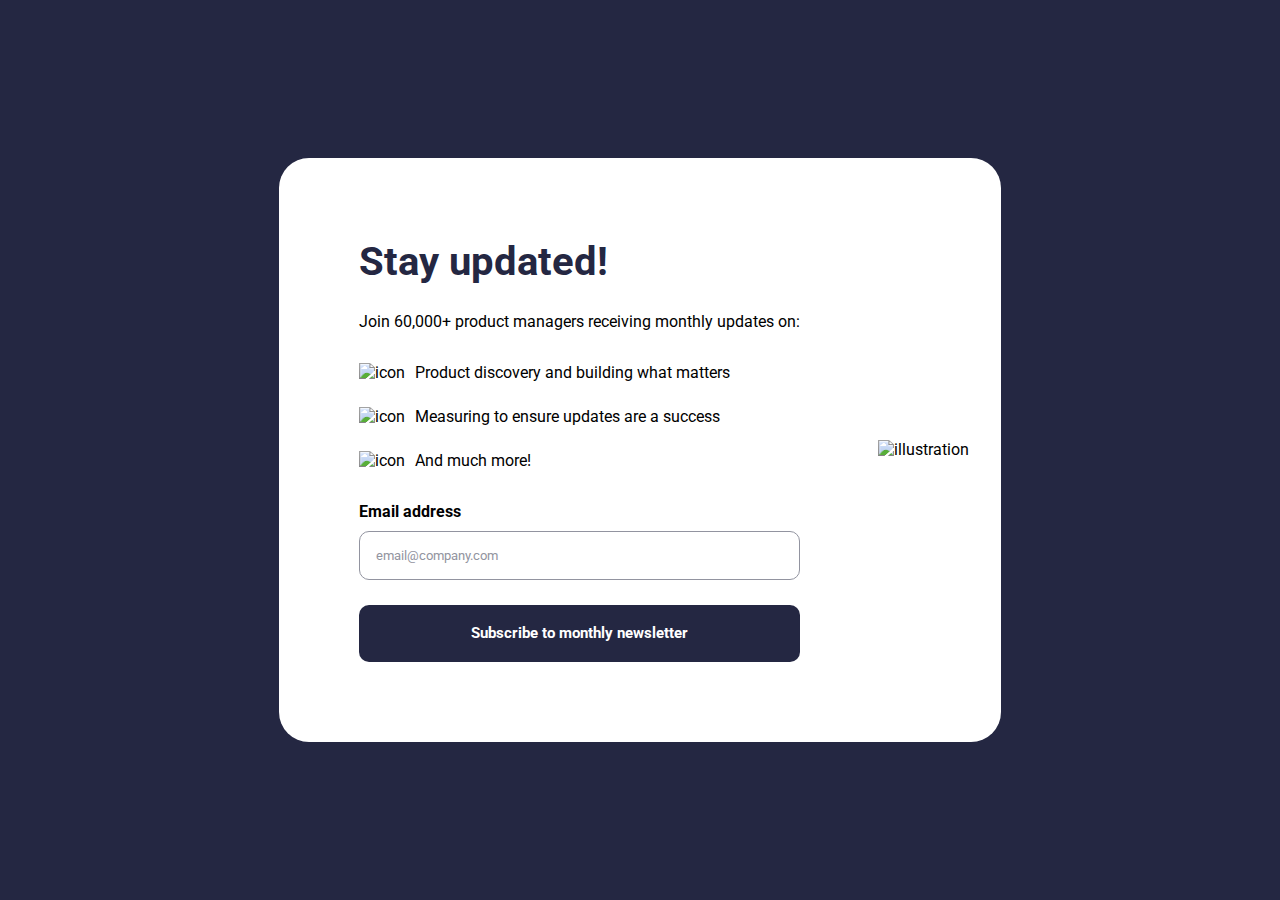
==== index.html @ 3bd76301 "Rename challenge.html to index.html" ====
<!DOCTYPE html>
<html lang="en">
  <head>
    <meta charset="UTF-8" />
    <meta http-equiv="X-UA-Compatible" content="IE=edge" />
    <meta name="viewport" content="width=device-width, initial-scale=1.0" />
    <link rel="stylesheet" href="challenge.css" />
    <link rel="shortcut icon"href="images/favicon-32x32.png"type="image/x-icon"/>
    <link rel="preconnect" href="https://fonts.googleapis.com" />
    <link rel="preconnect" href="https://fonts.gstatic.com" crossorigin />
    <link href="https://fonts.googleapis.com/css2?family=Roboto:wght@400;700&display=swap"rel="stylesheet"/>
    <title>
      Frontend Mentor | Newsletter sign-up form with success message
    </title>
  </head>
  <body>
    <div class="card container container2">
      <div class="Subscribe">
        <div class="grid">
          <div>
            <picture>
              <source media="(min-width: 975px)"srcset="file:///C:/Users/HP/Desktop/HTML/Challenge4/sides/newsletter-sign-up-with-success-message-main/assets/images/illustration-sign-up-desktop.svg"/>
              <img class="illustration"src="file:///C:/Users/HP/Desktop/HTML/Challenge4/sides/newsletter-sign-up-with-success-message-main/assets/images/illustration-sign-up-mobile.svg"alt="illustration"/>
            </picture>
          </div>
          <div class="context order">
            <h1>Stay updated!</h1>
            <p>Join 60,000+ product managers receiving monthly updates on:</p>
            <div class="media">
              <div class="flex media2">
                <img class="icon"src="file:///C:/Users/HP/Desktop/HTML/Challenge4/sides/newsletter-sign-up-with-success-message-main/assets/images/icon-list.svg"alt="icon"/>
                <p>Product discovery and building what matters</p>
              </div>
              <div class="flex media2">
                <img class="icon"
                  src="file:///C:/Users/HP/Desktop/HTML/Challenge4/sides/newsletter-sign-up-with-success-message-main/assets/images/icon-list.svg"alt="icon"/>
                <p>Measuring to ensure updates are a success</p>
              </div>
              <div class="flex media2">
                <img class="icon"
                  src="file:///C:/Users/HP/Desktop/HTML/Challenge4/sides/newsletter-sign-up-with-success-message-main/assets/images/icon-list.svg"alt="icon"/>
                <p>And much more!</p>
              </div>
            </div>
            <div class="form">
              <div class="flex space-between">
                <label>
                  Email address
                </label>
                <label class="error">
                  valid email required
                </label>
              </div>
              <input type="text"class="input"placeholder="email@company.com"/>
              <button class="btn submit">
                Subscribe to monthly newsletter
              </button>
            </div>
          </div>
        </div>
      </div>
      <div class="gg">
        <div class="center">
          <div>
            <img src="file:///C:/Users/HP/Desktop/HTML/Challenge4/sides/newsletter-sign-up-with-success-message-main/assets/images/icon-success.svg" alt="icon" />
            <h2 style="font-size: 50px; font-weight: 700">
              Thanks for subscribing
            </h2>
            <p style="line-height: 1.5; font-size: 18px">
              A confirmation email has been sent to
              <span class="message"></span>. Please open it and click the button
              inside to confirm your subscription
            </p>
          </div>
          <div>
            <button class="btn getback">Dismiss message</button>
          </div>
        </div>
      </div>
    </div>
    <script src="challenge.js"></script>
  </body>
</html>
---- challenge.css ----
*,
*::before,
*::after {
  box-sizing: border-box;
}
:root {
  --color-Tomato: hsla(4, 100%, 67%, 0.404);
  --color-darkSlateGrey: hsl(234, 29%, 20%);
  --color-charcoalGrey: hsl(235, 18%, 26%);
  --color-grey: hsl(231, 7%, 60%);
  --color-white: hsl(0, 0%, 100%);
}
body {
  margin: 0;
  height: 100dvh;
  display: grid;
  place-content: center;
  background-color: var(--color-darkSlateGrey);
}


* {
  font-family: "Roboto", sans-serif;
}
h1 {
  margin-top: 0;
  font-size: 40px;
  font-weight: 700;
  color: var(--color-darkSlateGrey);
}
p {
  font-weight: 400;
  font-size: 16px;
  margin: 0;
}
label {
  margin-bottom: 10px;
  font-weight: 700;
}

.container {
  margin: 0 auto;
}
.container2 {
  max-width: 1440px;
}
.grid {
  display: grid;
  grid-template-rows: auto auto;
  align-items: center;
}
.text-align {
  text-align: center;
}
.text-center {
  text-align: center;
}
.flex {
  display: flex;
  align-items: center;
}
.illustration {
  width: 100%;
}
.icon {
  margin-right: 10px;
}
.media {
  margin: 32px 0;
}
.media2 {
  margin-bottom: 25px;
}
.space-between {
  justify-content: space-between;
}

.btn {
  display: inline-block;
  text-align: center;
  border: 0;
  cursor: pointer;
  width: 100%;
  padding: 1rem;
  font-weight: 700;
  background-color: var(--color-darkSlateGrey);
  color: white;
  border-radius: 10px;
  margin-top: 25px;
}
.btn:hover {
  background-image: linear-gradient(
    to right,
    hsl(184, 100%, 50%),
    rgb(78, 255, 8)
  );
}
.input {
  border: 1px solid hsl(231, 7%, 60%);
  width: 100%;
  padding: 1rem;
  border-radius: 10px;
}
.input:focus {
  outline: 1.7px solid hsl(229, 4%, 48%);
}
.input::placeholder {
  color: hsl(231, 7%, 60%);
}
.error {
  color: hsl(4, 100%, 67%);
  display: none;
}
.error-input {
  border: 1px solid hsl(4, 100%, 67%);
  background-color: hsla(4, 100%, 67%, 0.301);
}
.error-input:focus {
  outline: none;
}
.error-input::placeholder {
  color: hsl(4, 100%, 67%);
}


.card {
  background-color: white;
}
.context {
  padding: 2rem 1rem;
}

.gg {
  display: none;
  max-width: 500px;
  padding: 2rem;
  height: 100dvh;
}
.center {
  display: flex;
  align-items: stretch;
  justify-content: space-between;
  flex-direction: column;
  height: 100%;
}
.message {
  color: hsl(235, 18%, 26%);
  font-weight: 700;
}
@media (width >975px) {
  .grid {
    grid-template-columns: auto auto;
    column-gap: 30px;
  }
  .text-align {
    text-align: left;
  }
  .order {
    order: -1;
  }
  .illustration {
    width: 400px;
  }
  .card {
    padding: 2rem;
    border-radius: 30px;
  }
  .context {
    padding: 3rem;
  }
  .btn {
    font-size: 15px;
    padding: 1.2rem 0;
  }
  .gg {
    height: auto;
  }
}
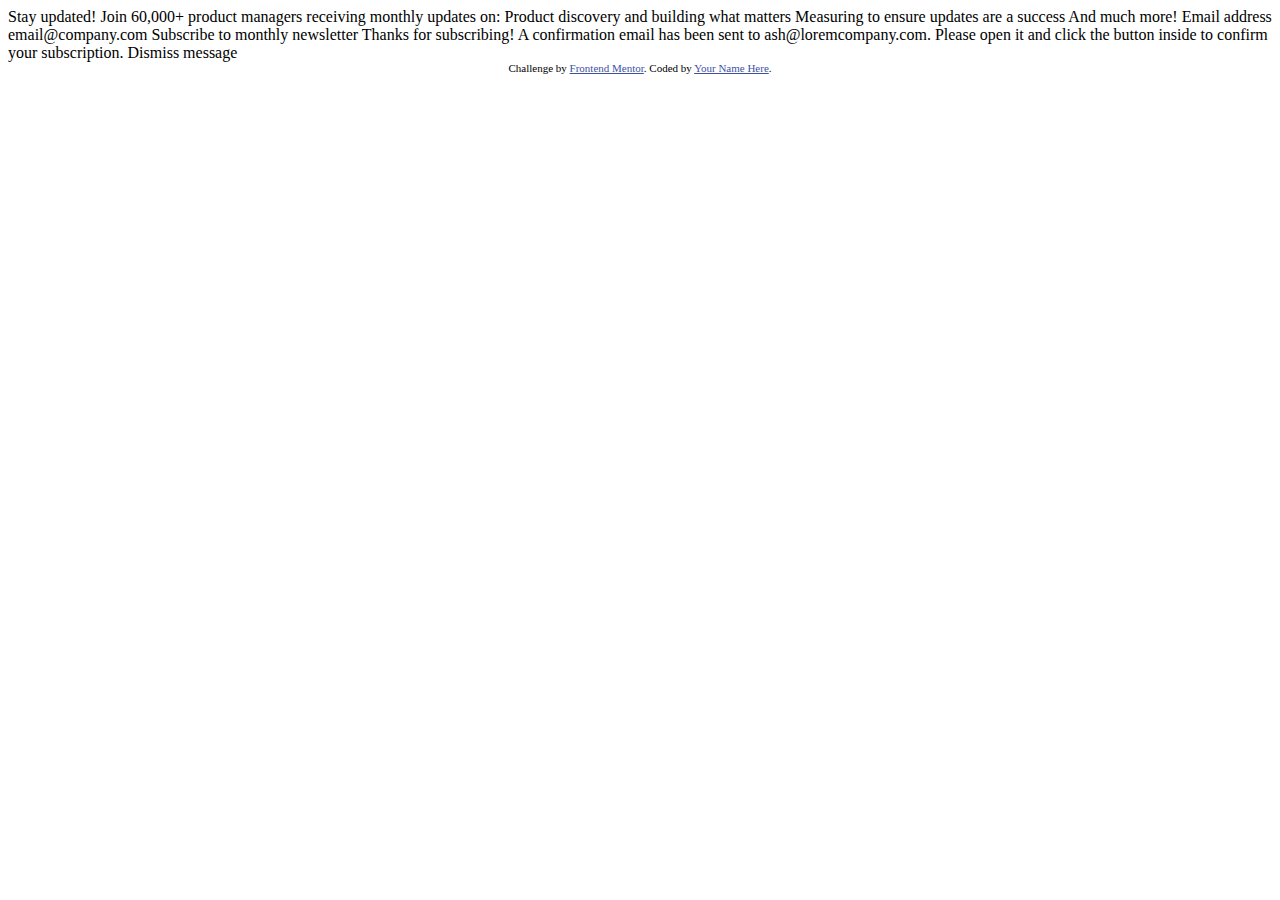
==== commit ac12e836: "Add files via upload" ====
--- a/index.html
+++ b/index.html
@@ -1,83 +1,52 @@
-<!DOCTYPE html>
-<html lang="en">
-  <head>
-    <meta charset="UTF-8" />
-    <meta http-equiv="X-UA-Compatible" content="IE=edge" />
-    <meta name="viewport" content="width=device-width, initial-scale=1.0" />
-    <link rel="stylesheet" href="challenge.css" />
-    <link rel="shortcut icon"href="images/favicon-32x32.png"type="image/x-icon"/>
-    <link rel="preconnect" href="https://fonts.googleapis.com" />
-    <link rel="preconnect" href="https://fonts.gstatic.com" crossorigin />
-    <link href="https://fonts.googleapis.com/css2?family=Roboto:wght@400;700&display=swap"rel="stylesheet"/>
-    <title>
-      Frontend Mentor | Newsletter sign-up form with success message
-    </title>
-  </head>
-  <body>
-    <div class="card container container2">
-      <div class="Subscribe">
-        <div class="grid">
-          <div>
-            <picture>
-              <source media="(min-width: 975px)"srcset="file:///C:/Users/HP/Desktop/HTML/Challenge4/sides/newsletter-sign-up-with-success-message-main/assets/images/illustration-sign-up-desktop.svg"/>
-              <img class="illustration"src="file:///C:/Users/HP/Desktop/HTML/Challenge4/sides/newsletter-sign-up-with-success-message-main/assets/images/illustration-sign-up-mobile.svg"alt="illustration"/>
-            </picture>
-          </div>
-          <div class="context order">
-            <h1>Stay updated!</h1>
-            <p>Join 60,000+ product managers receiving monthly updates on:</p>
-            <div class="media">
-              <div class="flex media2">
-                <img class="icon"src="file:///C:/Users/HP/Desktop/HTML/Challenge4/sides/newsletter-sign-up-with-success-message-main/assets/images/icon-list.svg"alt="icon"/>
-                <p>Product discovery and building what matters</p>
-              </div>
-              <div class="flex media2">
-                <img class="icon"
-                  src="file:///C:/Users/HP/Desktop/HTML/Challenge4/sides/newsletter-sign-up-with-success-message-main/assets/images/icon-list.svg"alt="icon"/>
-                <p>Measuring to ensure updates are a success</p>
-              </div>
-              <div class="flex media2">
-                <img class="icon"
-                  src="file:///C:/Users/HP/Desktop/HTML/Challenge4/sides/newsletter-sign-up-with-success-message-main/assets/images/icon-list.svg"alt="icon"/>
-                <p>And much more!</p>
-              </div>
-            </div>
-            <div class="form">
-              <div class="flex space-between">
-                <label>
-                  Email address
-                </label>
-                <label class="error">
-                  valid email required
-                </label>
-              </div>
-              <input type="text"class="input"placeholder="email@company.com"/>
-              <button class="btn submit">
-                Subscribe to monthly newsletter
-              </button>
-            </div>
-          </div>
-        </div>
-      </div>
-      <div class="gg">
-        <div class="center">
-          <div>
-            <img src="file:///C:/Users/HP/Desktop/HTML/Challenge4/sides/newsletter-sign-up-with-success-message-main/assets/images/icon-success.svg" alt="icon" />
-            <h2 style="font-size: 50px; font-weight: 700">
-              Thanks for subscribing
-            </h2>
-            <p style="line-height: 1.5; font-size: 18px">
-              A confirmation email has been sent to
-              <span class="message"></span>. Please open it and click the button
-              inside to confirm your subscription
-            </p>
-          </div>
-          <div>
-            <button class="btn getback">Dismiss message</button>
-          </div>
-        </div>
-      </div>
-    </div>
-    <script src="challenge.js"></script>
-  </body>
-</html>
+<!DOCTYPE html>
+<html lang="en">
+<head>
+  <meta charset="UTF-8">
+  <meta name="viewport" content="width=device-width, initial-scale=1.0"> <!-- displays site properly based on user's device -->
+
+  <link rel="icon" type="image/png" sizes="32x32" href="./assets/images/favicon-32x32.png">
+  
+  <title>Frontend Mentor | Newsletter sign-up form with success message</title>
+
+  <!-- Feel free to remove these styles or customise in your own stylesheet 👍 -->
+  <style>
+    .attribution { font-size: 11px; text-align: center; }
+    .attribution a { color: hsl(228, 45%, 44%); }
+  </style>
+</head>
+<body>
+
+  <!-- Sign-up form start -->
+
+  Stay updated!
+
+  Join 60,000+ product managers receiving monthly updates on:
+
+  Product discovery and building what matters
+  Measuring to ensure updates are a success
+  And much more!
+
+  Email address
+  email@company.com
+
+  Subscribe to monthly newsletter
+
+  <!-- Sign-up form end -->
+
+  <!-- Success message start -->
+
+  Thanks for subscribing!
+
+  A confirmation email has been sent to ash@loremcompany.com. 
+  Please open it and click the button inside to confirm your subscription.
+
+  Dismiss message
+
+  <!-- Success message end -->
+  
+  <div class="attribution">
+    Challenge by <a href="https://www.frontendmentor.io?ref=challenge" target="_blank">Frontend Mentor</a>. 
+    Coded by <a href="#">Your Name Here</a>.
+  </div>
+</body>
+</html>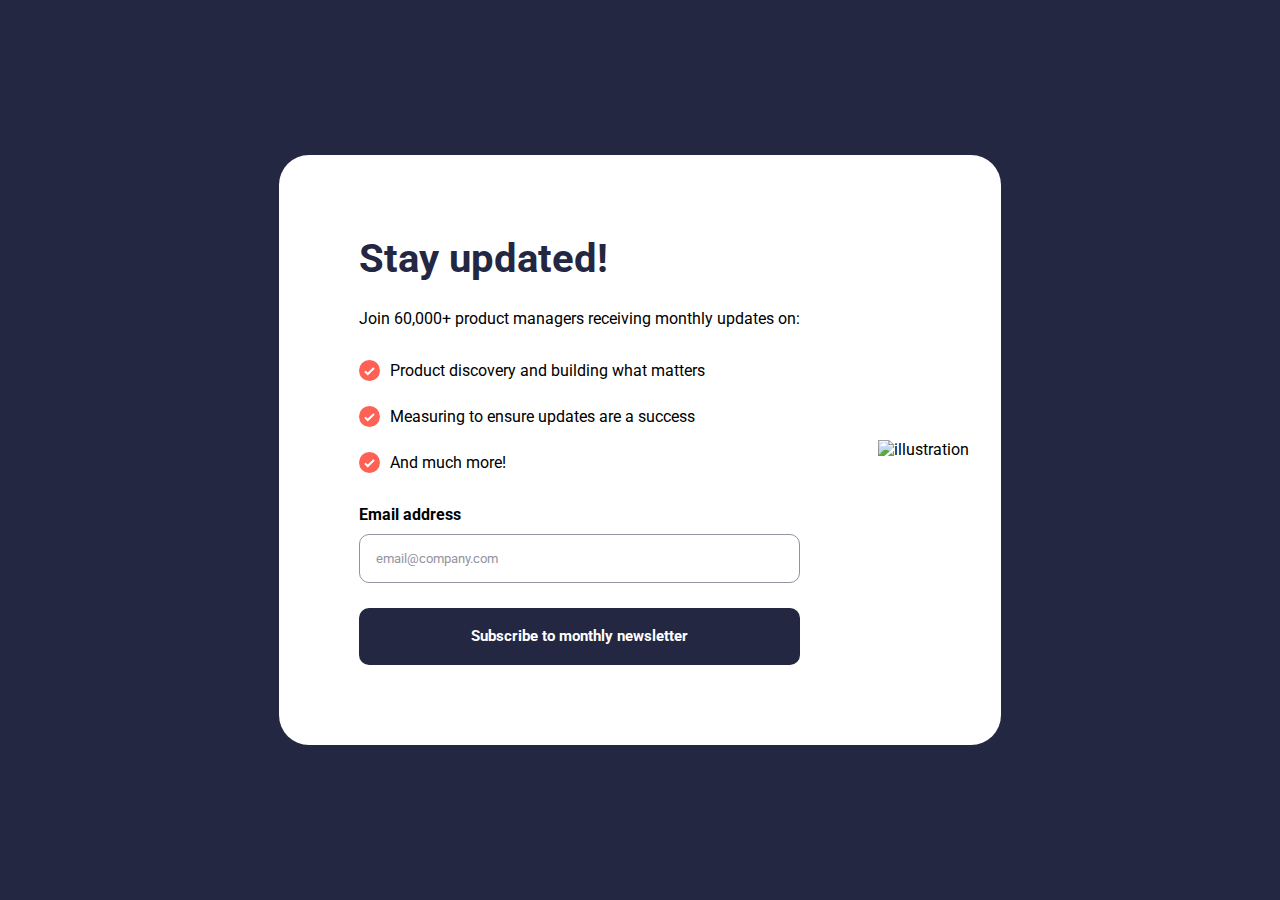
==== commit 1cef91a0: "Update index.html" ====
--- a/index.html
+++ b/index.html
@@ -1,52 +1,83 @@
 <!DOCTYPE html>
 <html lang="en">
-<head>
-  <meta charset="UTF-8">
-  <meta name="viewport" content="width=device-width, initial-scale=1.0"> <!-- displays site properly based on user's device -->
-
-  <link rel="icon" type="image/png" sizes="32x32" href="./assets/images/favicon-32x32.png">
-  
-  <title>Frontend Mentor | Newsletter sign-up form with success message</title>
-
-  <!-- Feel free to remove these styles or customise in your own stylesheet 👍 -->
-  <style>
-    .attribution { font-size: 11px; text-align: center; }
-    .attribution a { color: hsl(228, 45%, 44%); }
-  </style>
-</head>
-<body>
-
-  <!-- Sign-up form start -->
-
-  Stay updated!
-
-  Join 60,000+ product managers receiving monthly updates on:
-
-  Product discovery and building what matters
-  Measuring to ensure updates are a success
-  And much more!
-
-  Email address
-  email@company.com
-
-  Subscribe to monthly newsletter
-
-  <!-- Sign-up form end -->
-
-  <!-- Success message start -->
-
-  Thanks for subscribing!
-
-  A confirmation email has been sent to ash@loremcompany.com. 
-  Please open it and click the button inside to confirm your subscription.
-
-  Dismiss message
-
-  <!-- Success message end -->
-  
-  <div class="attribution">
-    Challenge by <a href="https://www.frontendmentor.io?ref=challenge" target="_blank">Frontend Mentor</a>. 
-    Coded by <a href="#">Your Name Here</a>.
-  </div>
-</body>
-</html>+  <head>
+    <meta charset="UTF-8" />
+    <meta http-equiv="X-UA-Compatible" content="IE=edge" />
+    <meta name="viewport" content="width=device-width, initial-scale=1.0" />
+    <link rel="stylesheet" href="style.css" />
+    <link rel="shortcut icon"href="images/favicon-32x32.png"type="image/x-icon"/>
+    <link rel="preconnect" href="https://fonts.googleapis.com" />
+    <link rel="preconnect" href="https://fonts.gstatic.com" crossorigin />
+    <link href="https://fonts.googleapis.com/css2?family=Roboto:wght@400;700&display=swap"rel="stylesheet"/>
+    <title>
+      Frontend Mentor | Newsletter sign-up form with success message
+    </title>
+  </head>
+  <body>
+    <div class="card container container2">
+      <div class="Subscribe">
+        <div class="grid">
+          <div>
+            <picture>
+              <source media="(min-width: 975px)"srcset="file:///C:/Users/HP/Desktop/HTML/Challenge4/sides/newsletter-sign-up-with-success-message-main/assets/images/illustration-sign-up-desktop.svg"/>
+              <img class="illustration"src="file:///C:/Users/HP/Desktop/HTML/Challenge4/sides/newsletter-sign-up-with-success-message-main/assets/images/illustration-sign-up-mobile.svg"alt="illustration"/>
+            </picture>
+          </div>
+          <div class="context order">
+            <h1>Stay updated!</h1>
+            <p>Join 60,000+ product managers receiving monthly updates on:</p>
+            <div class="media">
+              <div class="flex media2">
+                <img class="icon"src="./assets/images/icon-list.svg"alt="icon"/>
+                <p>Product discovery and building what matters</p>
+              </div>
+              <div class="flex media2">
+                <img class="icon"
+                  src="./assets/images/icon-list.svg"alt="icon"/>
+                <p>Measuring to ensure updates are a success</p>
+              </div>
+              <div class="flex media2">
+                <img class="icon"
+                  src="./assets/images/icon-list.svg"alt="icon"/>
+                <p>And much more!</p>
+              </div>
+            </div>
+            <div class="form">
+              <div class="flex space-between">
+                <label>
+                  Email address
+                </label>
+                <label class="error">
+                  valid email required
+                </label>
+              </div>
+              <input type="text"class="input"placeholder="email@company.com"/>
+              <button class="btn submit">
+                Subscribe to monthly newsletter
+              </button>
+            </div>
+          </div>
+        </div>
+      </div>
+      <div class="gg">
+        <div class="center">
+          <div>
+            <img src="file:///C:/Users/HP/Desktop/HTML/Challenge4/sides/newsletter-sign-up-with-success-message-main/assets/images/icon-success.svg" alt="icon" />
+            <h2 style="font-size: 50px; font-weight: 700">
+              Thanks for subscribing
+            </h2>
+            <p style="line-height: 1.5; font-size: 18px">
+              A confirmation email has been sent to
+              <span class="message"></span>. Please open it and click the button
+              inside to confirm your subscription
+            </p>
+          </div>
+          <div>
+            <button class="btn getback">Dismiss message</button>
+          </div>
+        </div>
+      </div>
+    </div>
+    <script src="app.js"></script>
+  </body>
+</html>
--- a/style.css
+++ b/style.css
@@ -0,0 +1,178 @@
+*,
+*::before,
+*::after {
+  box-sizing: border-box;
+}
+:root {
+  --color-Tomato: hsla(4, 100%, 67%, 0.404);
+  --color-darkSlateGrey: hsl(234, 29%, 20%);
+  --color-charcoalGrey: hsl(235, 18%, 26%);
+  --color-grey: hsl(231, 7%, 60%);
+  --color-white: hsl(0, 0%, 100%);
+}
+body {
+  margin: 0;
+  height: 100dvh;
+  display: grid;
+  place-content: center;
+  background-color: var(--color-darkSlateGrey);
+}
+
+
+* {
+  font-family: "Roboto", sans-serif;
+}
+h1 {
+  margin-top: 0;
+  font-size: 40px;
+  font-weight: 700;
+  color: var(--color-darkSlateGrey);
+}
+p {
+  font-weight: 400;
+  font-size: 16px;
+  margin: 0;
+}
+label {
+  margin-bottom: 10px;
+  font-weight: 700;
+}
+
+.container {
+  margin: 0 auto;
+}
+.container2 {
+  max-width: 1440px;
+}
+.grid {
+  display: grid;
+  grid-template-rows: auto auto;
+  align-items: center;
+}
+.text-align {
+  text-align: center;
+}
+.text-center {
+  text-align: center;
+}
+.flex {
+  display: flex;
+  align-items: center;
+}
+.illustration {
+  width: 100%;
+}
+.icon {
+  margin-right: 10px;
+}
+.media {
+  margin: 32px 0;
+}
+.media2 {
+  margin-bottom: 25px;
+}
+.space-between {
+  justify-content: space-between;
+}
+
+.btn {
+  display: inline-block;
+  text-align: center;
+  border: 0;
+  cursor: pointer;
+  width: 100%;
+  padding: 1rem;
+  font-weight: 700;
+  background-color: var(--color-darkSlateGrey);
+  color: white;
+  border-radius: 10px;
+  margin-top: 25px;
+}
+.btn:hover {
+  background-image: linear-gradient(
+    to right,
+    hsl(184, 100%, 50%),
+    rgb(78, 255, 8)
+  );
+}
+.input {
+  border: 1px solid hsl(231, 7%, 60%);
+  width: 100%;
+  padding: 1rem;
+  border-radius: 10px;
+}
+.input:focus {
+  outline: 1.7px solid hsl(229, 4%, 48%);
+}
+.input::placeholder {
+  color: hsl(231, 7%, 60%);
+}
+.error {
+  color: hsl(4, 100%, 67%);
+  display: none;
+}
+.error-input {
+  border: 1px solid hsl(4, 100%, 67%);
+  background-color: hsla(4, 100%, 67%, 0.301);
+}
+.error-input:focus {
+  outline: none;
+}
+.error-input::placeholder {
+  color: hsl(4, 100%, 67%);
+}
+
+
+.card {
+  background-color: white;
+}
+.context {
+  padding: 2rem 1rem;
+}
+
+.gg {
+  display: none;
+  max-width: 500px;
+  padding: 2rem;
+  height: 100dvh;
+}
+.center {
+  display: flex;
+  align-items: stretch;
+  justify-content: space-between;
+  flex-direction: column;
+  height: 100%;
+}
+.message {
+  color: hsl(235, 18%, 26%);
+  font-weight: 700;
+}
+@media (width >975px) {
+  .grid {
+    grid-template-columns: auto auto;
+    column-gap: 30px;
+  }
+  .text-align {
+    text-align: left;
+  }
+  .order {
+    order: -1;
+  }
+  .illustration {
+    width: 400px;
+  }
+  .card {
+    padding: 2rem;
+    border-radius: 30px;
+  }
+  .context {
+    padding: 3rem;
+  }
+  .btn {
+    font-size: 15px;
+    padding: 1.2rem 0;
+  }
+  .gg {
+    height: auto;
+  }
+}
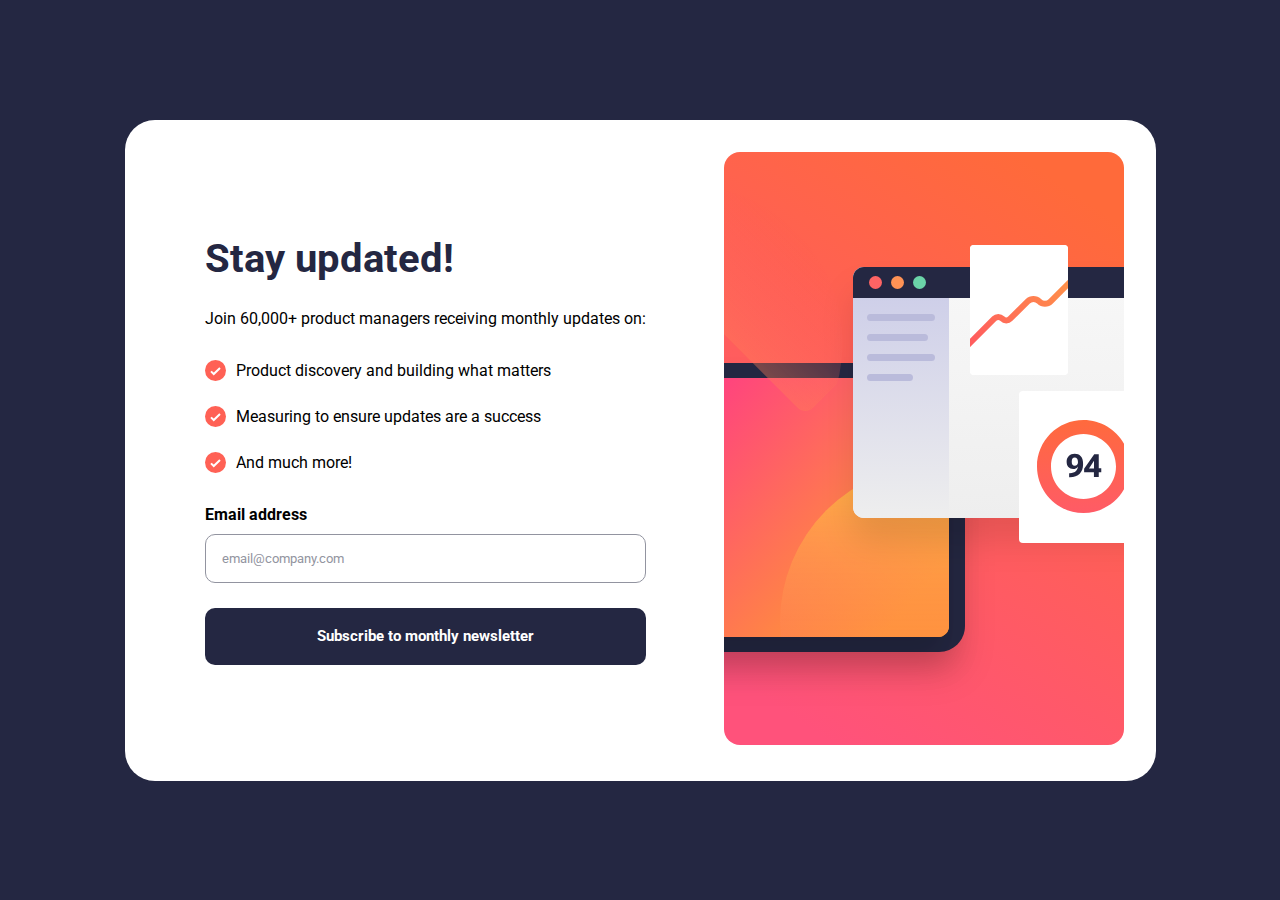
==== commit a7972987: "Update index.html" ====
--- a/index.html
+++ b/index.html
@@ -19,8 +19,8 @@
         <div class="grid">
           <div>
             <picture>
-              <source media="(min-width: 975px)"srcset="file:///C:/Users/HP/Desktop/HTML/Challenge4/sides/newsletter-sign-up-with-success-message-main/assets/images/illustration-sign-up-desktop.svg"/>
-              <img class="illustration"src="file:///C:/Users/HP/Desktop/HTML/Challenge4/sides/newsletter-sign-up-with-success-message-main/assets/images/illustration-sign-up-mobile.svg"alt="illustration"/>
+              <source media="(min-width: 975px)"srcset="./assets/images/illustration-sign-up-desktop.svg"/>
+              <img class="illustration"src="./assets/images/illustration-sign-up-mobile.svg"alt="illustration"/>
             </picture>
           </div>
           <div class="context order">
@@ -62,7 +62,7 @@
       <div class="gg">
         <div class="center">
           <div>
-            <img src="file:///C:/Users/HP/Desktop/HTML/Challenge4/sides/newsletter-sign-up-with-success-message-main/assets/images/icon-success.svg" alt="icon" />
+            <img src="./assets/images/icon-success.svg" alt="icon" />
             <h2 style="font-size: 50px; font-weight: 700">
               Thanks for subscribing
             </h2>
